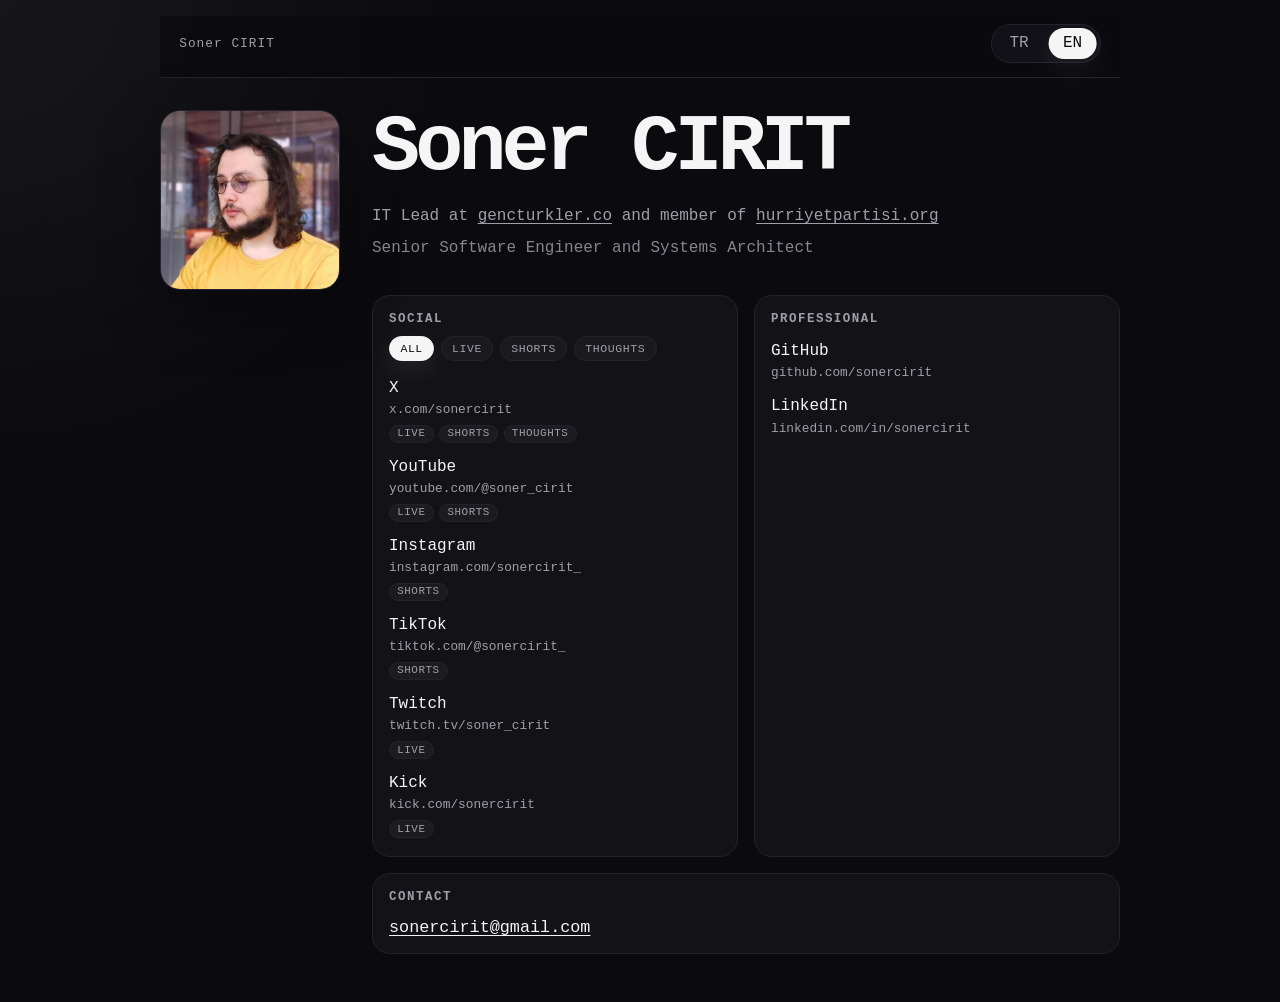
==== en.html @ a1104d20 "Add social accounts and tag filters" ====
<!doctype html>
<html lang="en" data-current-lang="en">
  <head>
    <meta charset="UTF-8" />
    <meta name="viewport" content="width=device-width, initial-scale=1.0" />
    <meta name="theme-color" content="#0b0b0f" />
    <title>Soner CIRIT</title>
    <meta
      name="description"
      content="IT Lead at gencturkler.co and member of hurriyetpartisi.org | Senior Software Engineer and Systems Architect"
    />
    <meta property="og:title" content="Soner CIRIT" />
    <meta
      property="og:description"
      content="IT Lead at gencturkler.co and member of hurriyetpartisi.org | Senior Software Engineer and Systems Architect"
    />
    <meta property="og:type" content="website" />
    <meta property="og:url" content="https://sonercir.it/en.html" />
    <meta property="og:image" content="https://sonercir.it/assets/profile.jpg" />
    <meta
      property="og:image:secure_url"
      content="https://sonercir.it/assets/profile.jpg"
    />
    <meta property="og:image:type" content="image/jpeg" />
    <meta property="og:image:width" content="400" />
    <meta property="og:image:height" content="400" />
    <meta property="og:image:alt" content="Soner CIRIT" />
    <meta name="twitter:card" content="summary" />
    <meta name="twitter:title" content="Soner CIRIT" />
    <meta
      name="twitter:description"
      content="IT Lead at gencturkler.co and member of hurriyetpartisi.org | Senior Software Engineer and Systems Architect"
    />
    <meta name="twitter:image" content="https://sonercir.it/assets/profile.jpg" />
    <meta name="twitter:image:alt" content="Soner CIRIT" />
    <link rel="stylesheet" href="styles.css" />
    <script src="site.js" defer></script>
  </head>
  <body>
    <div class="page">
      <header class="topbar">
        <div class="brand">Soner CIRIT</div>
        <nav class="lang-switch" aria-label="Language switcher">
          <a href="/" data-lang-link="tr">TR</a>
          <a href="en.html" data-lang-link="en" aria-current="page">EN</a>
        </nav>
      </header>

      <main class="hero">
        <div class="photo-wrap">
          <img src="assets/profile.jpg" alt="Soner CIRIT" class="photo" />
        </div>

        <div class="content">
          <h1 class="name">Soner CIRIT</h1>

          <p class="bio">
            <span data-i18n="bioPrefix">IT Lead at </span><a href="https://gencturkler.co" target="_blank" rel="noopener noreferrer">gencturkler.co</a><span data-i18n="bioMiddle"> and member of </span><a href="https://hurriyetpartisi.org" target="_blank" rel="noopener noreferrer">hurriyetpartisi.org</a><span data-i18n="bioSuffix"></span>
          </p>

          <p class="bio bio-subline">
            <span data-i18n="roleLine">Senior Software Engineer and Systems Architect</span>
          </p>

          <div class="sections">
            <section class="section social-section">
              <h2 data-i18n="social">SOCIAL</h2>
              <fieldset class="social-filter-form">
                <legend class="social-filter-legend" data-i18n="socialFiltersLabel">Social filters</legend>
                <input class="social-filter-input" type="radio" name="social-filter" id="social-filter-all" checked />
                <input class="social-filter-input" type="radio" name="social-filter" id="social-filter-live" />
                <input class="social-filter-input" type="radio" name="social-filter" id="social-filter-shorts" />
                <input class="social-filter-input" type="radio" name="social-filter" id="social-filter-thoughts" />
                <div class="social-filters">
                  <label for="social-filter-all" data-i18n="filterAll">All</label>
                  <label for="social-filter-live" data-i18n="tagLive">Live</label>
                  <label for="social-filter-shorts" data-i18n="tagShorts">Shorts</label>
                  <label for="social-filter-thoughts" data-i18n="tagThoughts">Thoughts</label>
                </div>
                <ul class="list social-list">
                <li data-social-item data-tags="live shorts thoughts">
                  <a href="https://x.com/sonercirit" target="_blank" rel="noopener noreferrer me">
                    <span>X</span>
                    <small>x.com/sonercirit</small>
                    <div class="tags">
                      <span data-i18n="tagLive" data-tag="live">Live</span>
                      <span data-i18n="tagShorts" data-tag="shorts">Shorts</span>
                      <span data-i18n="tagThoughts" data-tag="thoughts">Thoughts</span>
                    </div>
                  </a>
                </li>
                <li data-social-item data-tags="live shorts">
                  <a href="https://www.youtube.com/@soner_cirit" target="_blank" rel="noopener noreferrer me">
                    <span>YouTube</span>
                    <small>youtube.com/@soner_cirit</small>
                    <div class="tags">
                      <span data-i18n="tagLive" data-tag="live">Live</span>
                      <span data-i18n="tagShorts" data-tag="shorts">Shorts</span>
                    </div>
                  </a>
                </li>
                <li data-social-item data-tags="shorts">
                  <a href="https://www.instagram.com/sonercirit_" target="_blank" rel="noopener noreferrer me">
                    <span>Instagram</span>
                    <small>instagram.com/sonercirit_</small>
                    <div class="tags">
                      <span data-i18n="tagShorts" data-tag="shorts">Shorts</span>
                    </div>
                  </a>
                </li>
                <li data-social-item data-tags="shorts">
                  <a href="https://www.tiktok.com/@sonercirit_" target="_blank" rel="noopener noreferrer me">
                    <span>TikTok</span>
                    <small>tiktok.com/@sonercirit_</small>
                    <div class="tags">
                      <span data-i18n="tagShorts" data-tag="shorts">Shorts</span>
                    </div>
                  </a>
                </li>
                <li data-social-item data-tags="live">
                  <a href="https://www.twitch.tv/soner_cirit" target="_blank" rel="noopener noreferrer me">
                    <span>Twitch</span>
                    <small>twitch.tv/soner_cirit</small>
                    <div class="tags">
                      <span data-i18n="tagLive" data-tag="live">Live</span>
                    </div>
                  </a>
                </li>
                <li data-social-item data-tags="live">
                  <a href="https://kick.com/sonercirit" target="_blank" rel="noopener noreferrer me">
                    <span>Kick</span>
                    <small>kick.com/sonercirit</small>
                    <div class="tags">
                      <span data-i18n="tagLive" data-tag="live">Live</span>
                    </div>
                  </a>
                </li>
                </ul>
              </fieldset>
            </section>

            <section class="section">
              <h2 data-i18n="professional">PROFESSIONAL</h2>
              <ul class="list">
                <li>
                  <a href="https://github.com/sonercirit" target="_blank" rel="noopener noreferrer me">
                    <span>GitHub</span>
                    <small>github.com/sonercirit</small>
                  </a>
                </li>
                <li>
                  <a href="https://www.linkedin.com/in/sonercirit" target="_blank" rel="noopener noreferrer me">
                    <span>LinkedIn</span>
                    <small>linkedin.com/in/sonercirit</small>
                  </a>
                </li>
              </ul>
            </section>

            <section class="section full">
              <h2 data-i18n="contact">CONTACT</h2>
              <a class="contact-link" href="mailto:sonercirit@gmail.com">sonercirit@gmail.com</a>
            </section>
          </div>
        </div>
      </main>
    </div>
  </body>
</html>
---- styles.css ----
:root {
  color-scheme: dark;
  --bg: #0b0b0f;
  --panel: #111117;
  --panel-soft: rgba(255, 255, 255, 0.03);
  --line: #23232b;
  --text: #f5f5f5;
  --muted: #9f9fa9;
  --shadow: rgba(0, 0, 0, 0.35);
}

* {
  box-sizing: border-box;
}

html {
  background: var(--bg);
}

body {
  margin: 0;
  min-height: 100vh;
  background:
    radial-gradient(circle at top left, rgba(255, 255, 255, 0.05), transparent 28%),
    var(--bg);
  color: var(--text);
  font-family:
    ui-monospace,
    SFMono-Regular,
    Menlo,
    Monaco,
    Consolas,
    'Liberation Mono',
    'Courier New',
    monospace;
}

button,
a {
  color: inherit;
  font: inherit;
}

a {
  text-decoration-thickness: 1px;
  text-underline-offset: 0.18em;
}

.page {
  width: min(100% - 2rem, 960px);
  margin: 0 auto;
  padding: 1rem 0 3rem;
}

.topbar {
  position: sticky;
  top: 0.75rem;
  z-index: 30;
  display: flex;
  align-items: center;
  justify-content: space-between;
  gap: 1rem;
  padding: 0.5rem 0 0.9rem;
  border-bottom: 1px solid var(--line);
  background: rgba(11, 11, 15, 0.78);
  backdrop-filter: blur(14px);
  -webkit-backdrop-filter: blur(14px);
}

.brand {
  display: inline-flex;
  align-items: center;
  padding-left: 1.2rem;
  color: var(--muted);
  font-size: 0.8rem;
  line-height: 1;
  letter-spacing: 0.08em;
  transform: translateY(0.04em);
}

.lang-switch {
  position: relative;
  isolation: isolate;
  display: inline-flex;
  align-items: center;
  gap: 0.35rem;
  margin-right: 1.2rem;
  padding: 0.2rem;
  border: 1px solid var(--line);
  border-radius: 999px;
  background: var(--panel);
}

.lang-switch::before {
  content: '';
  position: absolute;
  top: 0.2rem;
  left: 0.2rem;
  width: 3rem;
  height: calc(100% - 0.4rem);
  border-radius: 999px;
  background: var(--text);
  box-shadow: 0 10px 30px rgba(255, 255, 255, 0.08);
  transform: translateX(0);
  transition:
    transform 320ms cubic-bezier(0.2, 0.9, 0.2, 1),
    box-shadow 220ms ease;
  z-index: 0;
}

html[data-current-lang='en'] .lang-switch::before {
  transform: translateX(3.35rem);
}

body.is-switching .lang-switch::before {
  box-shadow: 0 14px 36px rgba(255, 255, 255, 0.12);
}

.lang-switch a {
  position: relative;
  z-index: 1;
  display: inline-flex;
  align-items: center;
  justify-content: center;
  width: 3rem;
  border-radius: 999px;
  padding: 0.45rem 0;
  color: var(--muted);
  line-height: 1;
  text-align: center;
  text-decoration: none;
  transition: color 120ms ease;
}

.lang-switch a:hover {
  color: var(--text);
}

.lang-switch a[aria-current='page'] {
  color: var(--bg);
}

.lang-switch a:focus-visible {
  outline: 1px solid rgba(255, 255, 255, 0.35);
  outline-offset: 2px;
}

.hero {
  display: grid;
  grid-template-columns: 180px minmax(0, 1fr);
  gap: 2rem;
  align-items: start;
  padding-top: 2rem;
}

.photo-wrap {
  width: 100%;
}

.photo {
  display: block;
  width: 100%;
  aspect-ratio: 1 / 1;
  object-fit: cover;
  border-radius: 20px;
  border: 1px solid var(--line);
  box-shadow: 0 20px 60px var(--shadow);
}

.content {
  min-width: 0;
}

.name {
  margin: 0;
  font-size: clamp(2.25rem, 8vw, 5rem);
  line-height: 0.95;
  letter-spacing: -0.06em;
}

.bio {
  margin: 1rem 0 0;
  max-width: 62ch;
  color: var(--muted);
  line-height: 1.8;
}

.bio [data-i18n] {
  white-space: pre-wrap;
}

.bio-subline {
  margin-top: 0.2rem;
  color: #85858f;
}

@media (min-width: 780px) {
  .bio {
    max-width: none;
    white-space: nowrap;
  }

  .bio [data-i18n] {
    white-space: pre;
  }
}

[data-i18n] {
  transition:
    opacity 160ms ease,
    filter 160ms ease,
    text-shadow 160ms ease;
}

[data-i18n].scrambling {
  opacity: 0.88;
  filter: brightness(1.08);
  text-shadow: 0 0 0.6em rgba(255, 255, 255, 0.08);
}

.sections {
  display: grid;
  grid-template-columns: repeat(2, minmax(0, 1fr));
  gap: 1rem;
  margin-top: 2rem;
}

.section {
  padding: 1rem;
  border: 1px solid var(--line);
  border-radius: 18px;
  background: var(--panel-soft);
}

.section.full {
  grid-column: 1 / -1;
}

.section h2 {
  margin: 0 0 0.9rem;
  color: var(--muted);
  font-size: 0.78rem;
  letter-spacing: 0.12em;
}

.social-filter-form {
  min-inline-size: 0;
  margin: 0;
  padding: 0;
  border: 0;
}

.social-filter-legend {
  position: absolute;
  width: 1px;
  height: 1px;
  margin: -1px;
  overflow: hidden;
  clip: rect(0, 0, 0, 0);
  clip-path: inset(50%);
  white-space: nowrap;
}

.social-filter-input {
  position: absolute;
  width: 1px;
  height: 1px;
  margin: -1px;
  overflow: hidden;
  clip: rect(0, 0, 0, 0);
  clip-path: inset(50%);
  white-space: nowrap;
}

.social-filters {
  display: flex;
  flex-wrap: wrap;
  gap: 0.4rem;
  margin: -0.25rem 0 1rem;
}

.social-filters label {
  position: relative;
  overflow: hidden;
  border: 1px solid var(--line);
  border-radius: 999px;
  padding: 0.35rem 0.65rem;
  background: rgba(255, 255, 255, 0.03);
  color: var(--muted);
  cursor: pointer;
  font-size: 0.72rem;
  line-height: 1;
  letter-spacing: 0.05em;
  text-transform: uppercase;
  transform: translateY(0);
  transition:
    border-color 160ms ease,
    background 160ms ease,
    box-shadow 180ms ease,
    color 160ms ease,
    transform 180ms ease;
}

.social-filters label:hover,
#social-filter-all:focus-visible ~ .social-filters label[for='social-filter-all'],
#social-filter-live:focus-visible ~ .social-filters label[for='social-filter-live'],
#social-filter-shorts:focus-visible ~ .social-filters label[for='social-filter-shorts'],
#social-filter-thoughts:focus-visible ~ .social-filters label[for='social-filter-thoughts'] {
  border-color: rgba(255, 255, 255, 0.34);
  color: var(--text);
  transform: translateY(-1px);
}

#social-filter-all:checked ~ .social-filters label[for='social-filter-all'],
#social-filter-live:checked ~ .social-filters label[for='social-filter-live'],
#social-filter-shorts:checked ~ .social-filters label[for='social-filter-shorts'],
#social-filter-thoughts:checked ~ .social-filters label[for='social-filter-thoughts'] {
  border-color: var(--text);
  background: var(--text);
  box-shadow: 0 10px 24px rgba(255, 255, 255, 0.08);
  color: var(--bg);
}

#social-filter-all:focus-visible ~ .social-filters label[for='social-filter-all'],
#social-filter-live:focus-visible ~ .social-filters label[for='social-filter-live'],
#social-filter-shorts:focus-visible ~ .social-filters label[for='social-filter-shorts'],
#social-filter-thoughts:focus-visible ~ .social-filters label[for='social-filter-thoughts'] {
  outline: 1px solid rgba(255, 255, 255, 0.35);
  outline-offset: 2px;
}

.list.social-list {
  gap: 0;
  margin-bottom: -0.75rem;
}

.social-list [data-social-item] {
  max-height: 10rem;
  margin-bottom: 0.75rem;
  overflow: hidden;
  opacity: 1;
  transform: translateY(0) scale(1);
  transform-origin: top;
  visibility: visible;
  transition:
    max-height 320ms cubic-bezier(0.2, 0.9, 0.2, 1),
    margin-bottom 320ms cubic-bezier(0.2, 0.9, 0.2, 1),
    opacity 180ms ease,
    transform 260ms cubic-bezier(0.2, 0.9, 0.2, 1),
    visibility 0s linear 0s;
}

#social-filter-live:checked ~ .social-list [data-social-item]:not([data-tags~='live']),
#social-filter-shorts:checked ~ .social-list [data-social-item]:not([data-tags~='shorts']),
#social-filter-thoughts:checked ~ .social-list [data-social-item]:not([data-tags~='thoughts']) {
  max-height: 0;
  margin-bottom: 0;
  opacity: 0;
  pointer-events: none;
  transform: translateY(-0.35rem) scale(0.98);
  visibility: hidden;
  transition:
    max-height 260ms cubic-bezier(0.7, 0, 0.3, 1),
    margin-bottom 260ms cubic-bezier(0.7, 0, 0.3, 1),
    opacity 140ms ease,
    transform 180ms ease,
    visibility 0s linear 260ms;
}

.list {
  list-style: none;
  margin: 0;
  padding: 0;
  display: grid;
  gap: 0.75rem;
}

.list a {
  display: flex;
  flex-direction: column;
  gap: 0.2rem;
  padding: 0.1rem 0;
  text-decoration: none;
}

.list a:hover > span {
  text-decoration: underline;
  text-underline-offset: 0.18em;
}

.list small {
  color: var(--muted);
  font-size: 0.8rem;
  line-height: 1.5;
}

.tags {
  display: flex;
  flex-wrap: wrap;
  gap: 0.35rem;
  margin-top: 0.15rem;
}

.tags span {
  display: inline-flex;
  align-items: center;
  border: 1px solid var(--line);
  border-radius: 999px;
  padding: 0.16rem 0.45rem;
  background: rgba(255, 255, 255, 0.04);
  color: var(--muted);
  font-size: 0.68rem;
  line-height: 1;
  letter-spacing: 0.05em;
  text-transform: uppercase;
  transform: translateY(0);
  transition:
    border-color 160ms ease,
    background 160ms ease,
    color 160ms ease,
    transform 180ms ease;
}

#social-filter-live:checked ~ .social-list [data-tag='live'],
#social-filter-shorts:checked ~ .social-list [data-tag='shorts'],
#social-filter-thoughts:checked ~ .social-list [data-tag='thoughts'] {
  border-color: rgba(255, 255, 255, 0.38);
  background: rgba(255, 255, 255, 0.09);
  color: var(--text);
  transform: translateY(-1px);
}

.contact-link {
  font-size: 1.05rem;
}

@media (prefers-reduced-motion: reduce) {
  .lang-switch::before,
  .social-filters label,
  .social-list [data-social-item],
  .tags span,
  [data-i18n] {
    transition: none;
  }
}

@media (max-width: 720px) {
  .topbar {
    top: 0.5rem;
    align-items: center;
    gap: 0.75rem;
    padding: 0.3rem 0 0.55rem;
  }

  .brand {
    padding-left: 1rem;
  }

  .lang-switch {
    margin-right: 1rem;
  }

  .hero {
    grid-template-columns: 1fr;
    gap: 1.5rem;
  }

  .photo-wrap {
    max-width: 144px;
  }

  .sections {
    grid-template-columns: 1fr;
  }

  .section.full {
    grid-column: auto;
  }
}
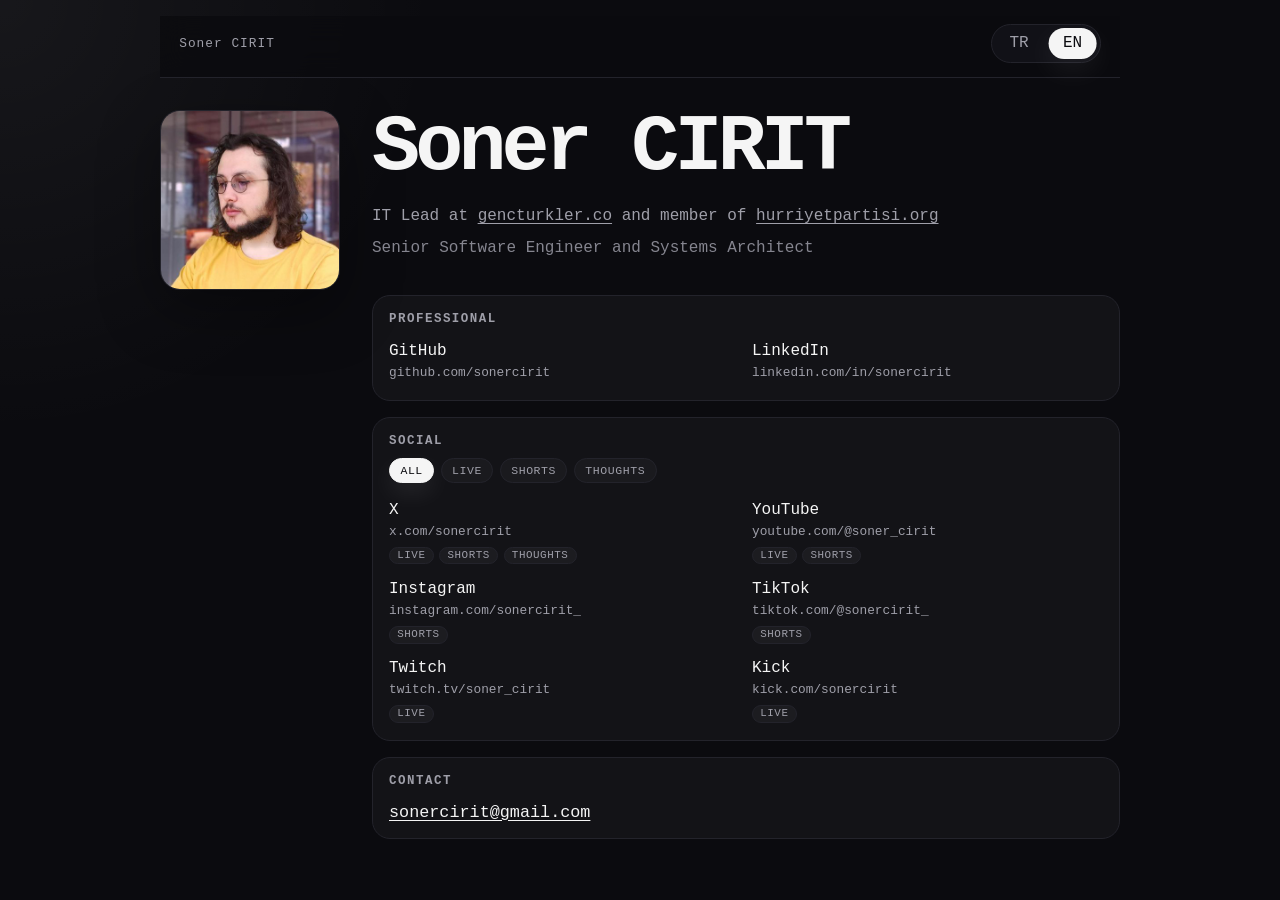
==== commit debe6ee9: "Update profile layout" ====
--- a/en.html
+++ b/en.html
@@ -63,6 +63,24 @@
           </p>
 
           <div class="sections">
+            <section class="section">
+              <h2 data-i18n="professional">PROFESSIONAL</h2>
+              <ul class="list">
+                <li>
+                  <a href="https://github.com/sonercirit" target="_blank" rel="noopener noreferrer me">
+                    <span>GitHub</span>
+                    <small>github.com/sonercirit</small>
+                  </a>
+                </li>
+                <li>
+                  <a href="https://www.linkedin.com/in/sonercirit" target="_blank" rel="noopener noreferrer me">
+                    <span>LinkedIn</span>
+                    <small>linkedin.com/in/sonercirit</small>
+                  </a>
+                </li>
+              </ul>
+            </section>
+
             <section class="section social-section">
               <h2 data-i18n="social">SOCIAL</h2>
               <fieldset class="social-filter-form">
@@ -139,24 +157,6 @@
               </fieldset>
             </section>
 
-            <section class="section">
-              <h2 data-i18n="professional">PROFESSIONAL</h2>
-              <ul class="list">
-                <li>
-                  <a href="https://github.com/sonercirit" target="_blank" rel="noopener noreferrer me">
-                    <span>GitHub</span>
-                    <small>github.com/sonercirit</small>
-                  </a>
-                </li>
-                <li>
-                  <a href="https://www.linkedin.com/in/sonercirit" target="_blank" rel="noopener noreferrer me">
-                    <span>LinkedIn</span>
-                    <small>linkedin.com/in/sonercirit</small>
-                  </a>
-                </li>
-              </ul>
-            </section>
-
             <section class="section full">
               <h2 data-i18n="contact">CONTACT</h2>
               <a class="contact-link" href="mailto:sonercirit@gmail.com">sonercirit@gmail.com</a>
--- a/styles.css
+++ b/styles.css
@@ -220,7 +220,7 @@
 
 .sections {
   display: grid;
-  grid-template-columns: repeat(2, minmax(0, 1fr));
+  grid-template-columns: 1fr;
   gap: 1rem;
   margin-top: 2rem;
 }
@@ -330,7 +330,8 @@
 }
 
 .list.social-list {
-  gap: 0;
+  column-gap: 0.75rem;
+  row-gap: 0;
   margin-bottom: -0.75rem;
 }
 
@@ -372,7 +373,12 @@
   margin: 0;
   padding: 0;
   display: grid;
+  grid-template-columns: repeat(2, minmax(0, 1fr));
   gap: 0.75rem;
+}
+
+.list li {
+  min-width: 0;
 }
 
 .list a {
@@ -392,6 +398,7 @@
   color: var(--muted);
   font-size: 0.8rem;
   line-height: 1.5;
+  overflow-wrap: anywhere;
 }
 
 .tags {
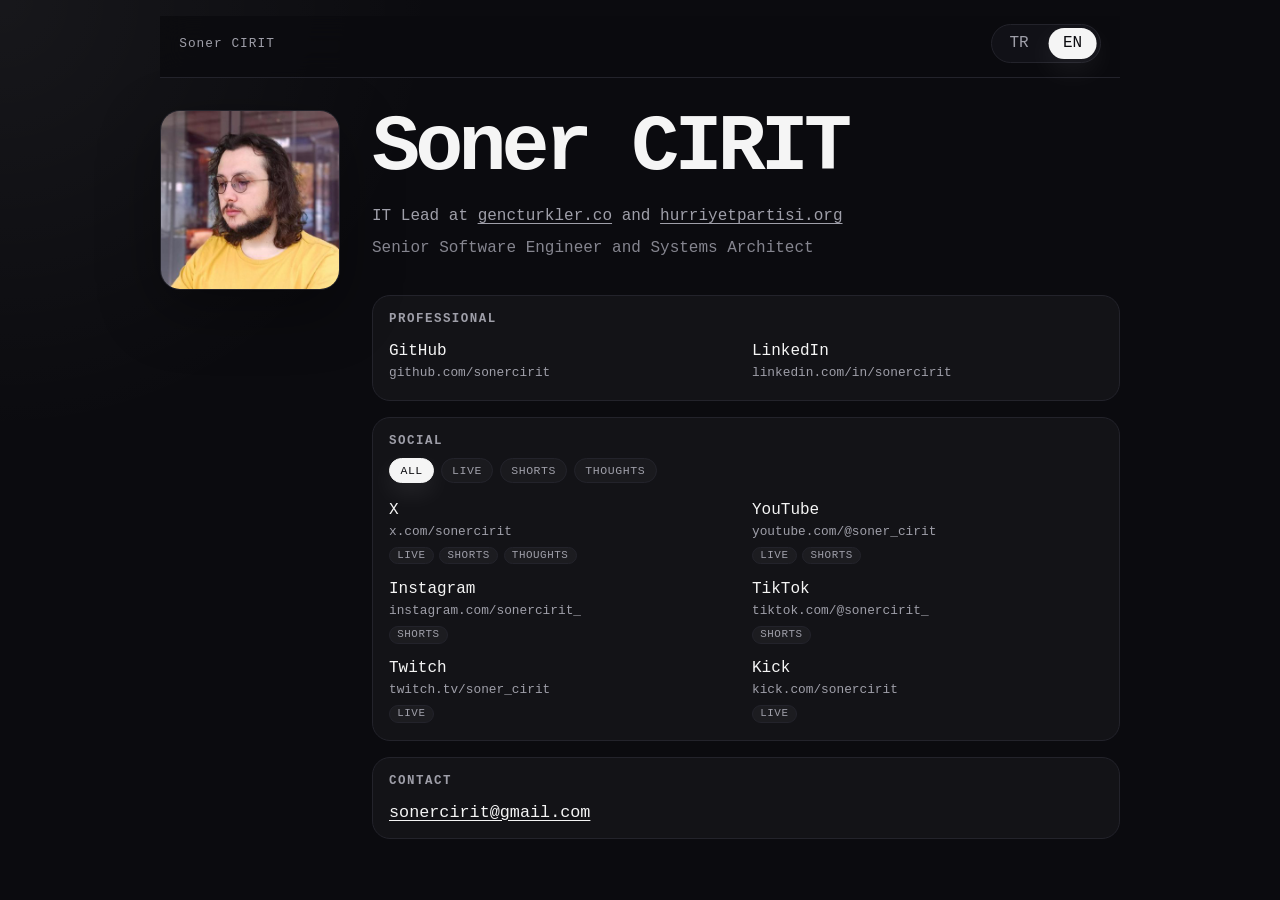
==== commit ec0670f7: "Update leadership roles" ====
--- a/en.html
+++ b/en.html
@@ -7,12 +7,12 @@
     <title>Soner CIRIT</title>
     <meta
       name="description"
-      content="IT Lead at gencturkler.co and member of hurriyetpartisi.org | Senior Software Engineer and Systems Architect"
+      content="IT Lead at gencturkler.co and hurriyetpartisi.org | Senior Software Engineer and Systems Architect"
     />
     <meta property="og:title" content="Soner CIRIT" />
     <meta
       property="og:description"
-      content="IT Lead at gencturkler.co and member of hurriyetpartisi.org | Senior Software Engineer and Systems Architect"
+      content="IT Lead at gencturkler.co and hurriyetpartisi.org | Senior Software Engineer and Systems Architect"
     />
     <meta property="og:type" content="website" />
     <meta property="og:url" content="https://sonercir.it/en.html" />
@@ -29,7 +29,7 @@
     <meta name="twitter:title" content="Soner CIRIT" />
     <meta
       name="twitter:description"
-      content="IT Lead at gencturkler.co and member of hurriyetpartisi.org | Senior Software Engineer and Systems Architect"
+      content="IT Lead at gencturkler.co and hurriyetpartisi.org | Senior Software Engineer and Systems Architect"
     />
     <meta name="twitter:image" content="https://sonercir.it/assets/profile.jpg" />
     <meta name="twitter:image:alt" content="Soner CIRIT" />
@@ -55,7 +55,7 @@
           <h1 class="name">Soner CIRIT</h1>
 
           <p class="bio">
-            <span data-i18n="bioPrefix">IT Lead at </span><a href="https://gencturkler.co" target="_blank" rel="noopener noreferrer">gencturkler.co</a><span data-i18n="bioMiddle"> and member of </span><a href="https://hurriyetpartisi.org" target="_blank" rel="noopener noreferrer">hurriyetpartisi.org</a><span data-i18n="bioSuffix"></span>
+            <span data-i18n="bioPrefix">IT Lead at </span><a href="https://gencturkler.co" target="_blank" rel="noopener noreferrer">gencturkler.co</a><span data-i18n="bioMiddle"> and </span><a href="https://hurriyetpartisi.org" target="_blank" rel="noopener noreferrer">hurriyetpartisi.org</a><span data-i18n="bioSuffix"></span>
           </p>
 
           <p class="bio bio-subline">
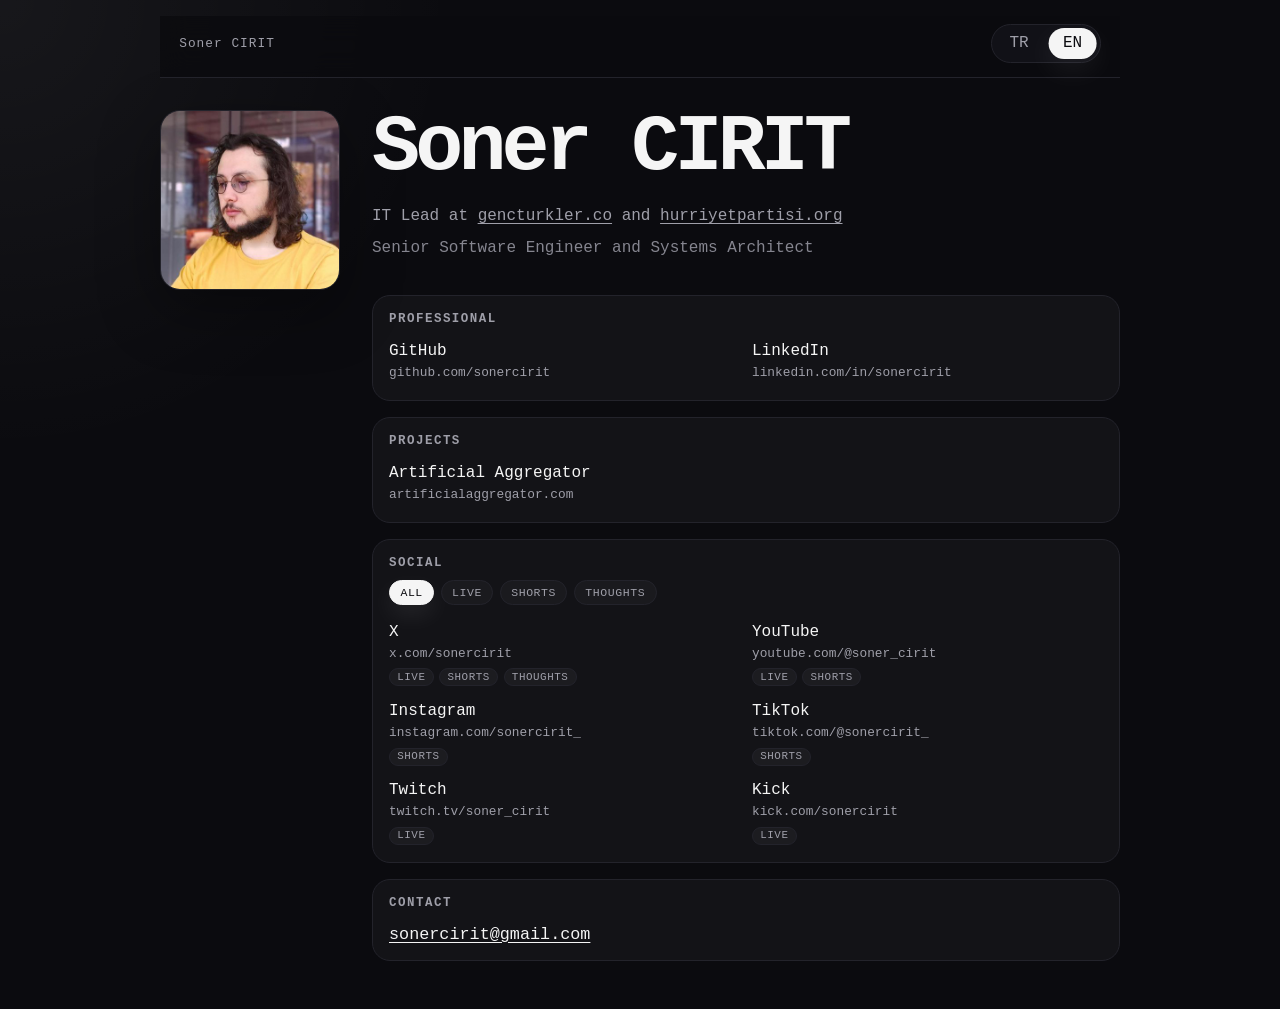
==== commit a96978f0: "Add projects section" ====
--- a/en.html
+++ b/en.html
@@ -76,6 +76,18 @@
                   <a href="https://www.linkedin.com/in/sonercirit" target="_blank" rel="noopener noreferrer me">
                     <span>LinkedIn</span>
                     <small>linkedin.com/in/sonercirit</small>
+                  </a>
+                </li>
+              </ul>
+            </section>
+
+            <section class="section">
+              <h2 data-i18n="projects">PROJECTS</h2>
+              <ul class="list">
+                <li>
+                  <a href="https://artificialaggregator.com/" target="_blank" rel="noopener noreferrer">
+                    <span>Artificial Aggregator</span>
+                    <small>artificialaggregator.com</small>
                   </a>
                 </li>
               </ul>
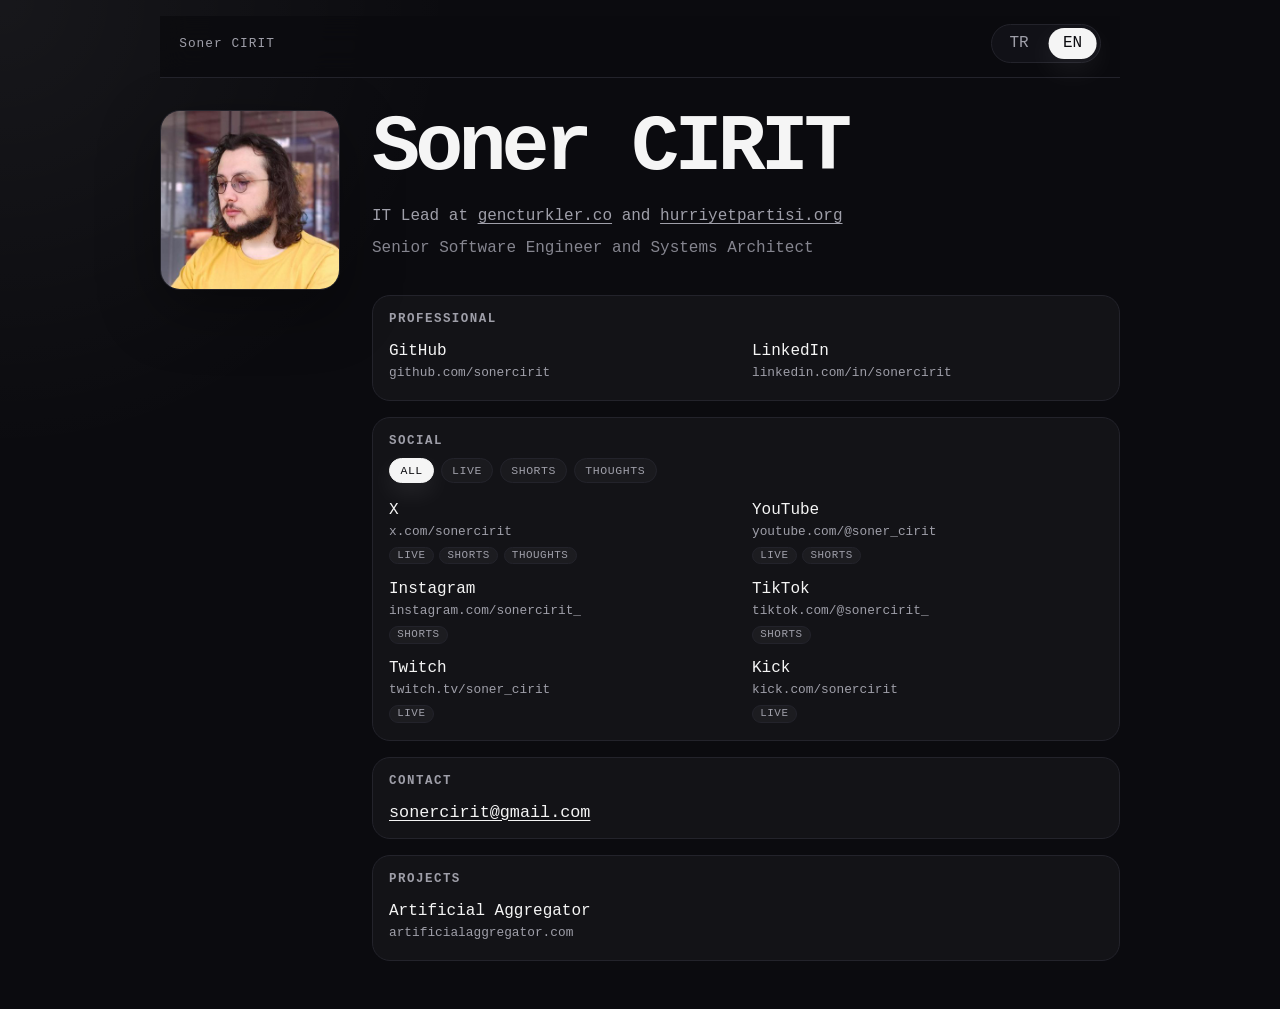
==== commit 507b7b75: "Move projects section to bottom" ====
--- a/en.html
+++ b/en.html
@@ -76,18 +76,6 @@
                   <a href="https://www.linkedin.com/in/sonercirit" target="_blank" rel="noopener noreferrer me">
                     <span>LinkedIn</span>
                     <small>linkedin.com/in/sonercirit</small>
-                  </a>
-                </li>
-              </ul>
-            </section>
-
-            <section class="section">
-              <h2 data-i18n="projects">PROJECTS</h2>
-              <ul class="list">
-                <li>
-                  <a href="https://artificialaggregator.com/" target="_blank" rel="noopener noreferrer">
-                    <span>Artificial Aggregator</span>
-                    <small>artificialaggregator.com</small>
                   </a>
                 </li>
               </ul>
@@ -173,6 +161,18 @@
               <h2 data-i18n="contact">CONTACT</h2>
               <a class="contact-link" href="mailto:sonercirit@gmail.com">sonercirit@gmail.com</a>
             </section>
+
+            <section class="section">
+              <h2 data-i18n="projects">PROJECTS</h2>
+              <ul class="list">
+                <li>
+                  <a href="https://artificialaggregator.com/" target="_blank" rel="noopener noreferrer">
+                    <span>Artificial Aggregator</span>
+                    <small>artificialaggregator.com</small>
+                  </a>
+                </li>
+              </ul>
+            </section>
           </div>
         </div>
       </main>
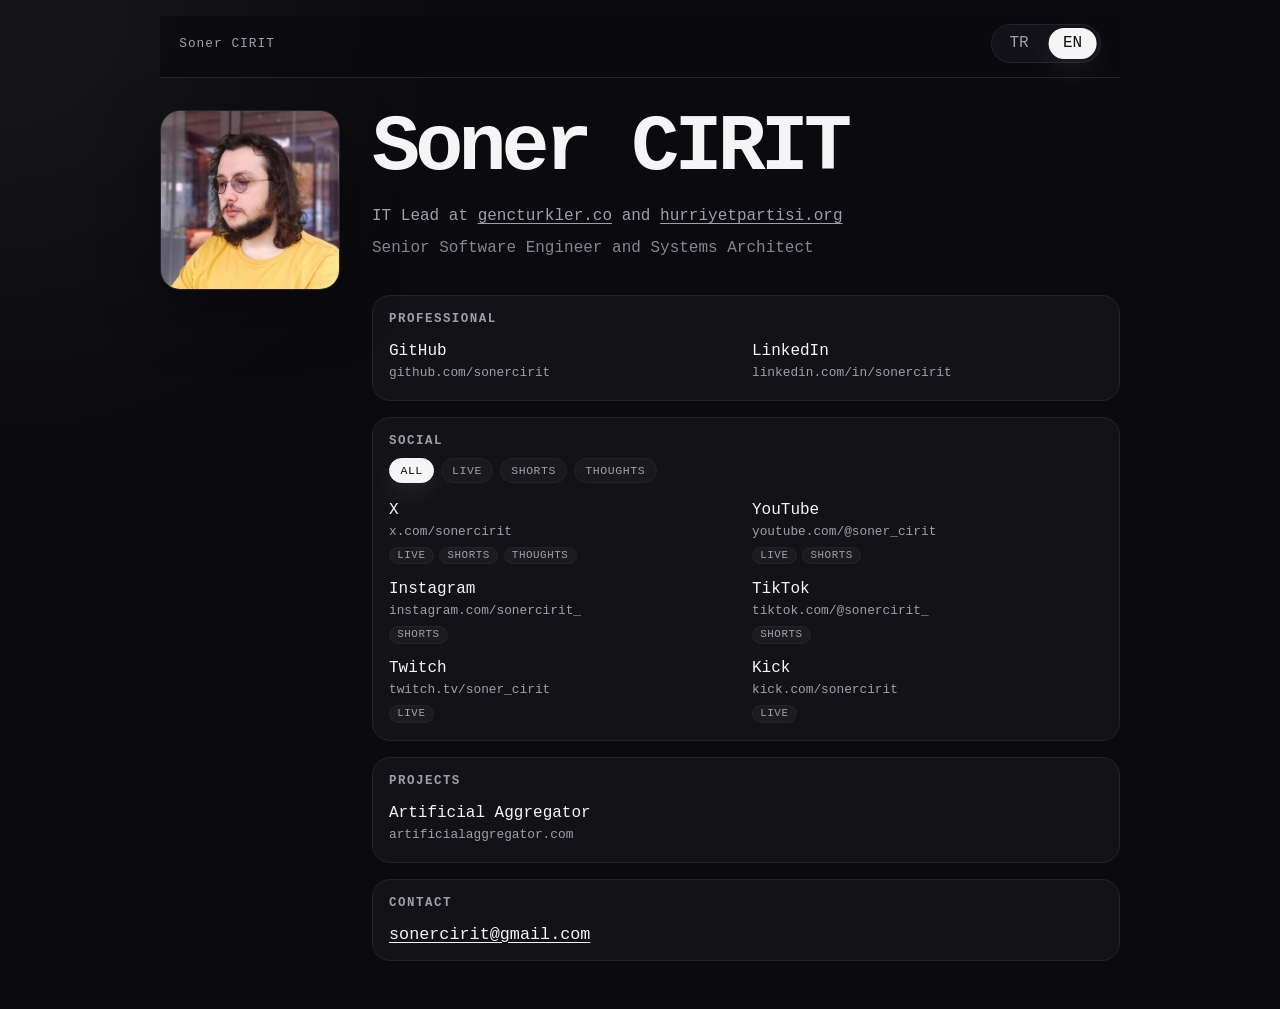
==== commit a80b07a0: "Place projects above contact" ====
--- a/en.html
+++ b/en.html
@@ -157,11 +157,6 @@
               </fieldset>
             </section>
 
-            <section class="section full">
-              <h2 data-i18n="contact">CONTACT</h2>
-              <a class="contact-link" href="mailto:sonercirit@gmail.com">sonercirit@gmail.com</a>
-            </section>
-
             <section class="section">
               <h2 data-i18n="projects">PROJECTS</h2>
               <ul class="list">
@@ -173,6 +168,11 @@
                 </li>
               </ul>
             </section>
+
+            <section class="section full">
+              <h2 data-i18n="contact">CONTACT</h2>
+              <a class="contact-link" href="mailto:sonercirit@gmail.com">sonercirit@gmail.com</a>
+            </section>
           </div>
         </div>
       </main>
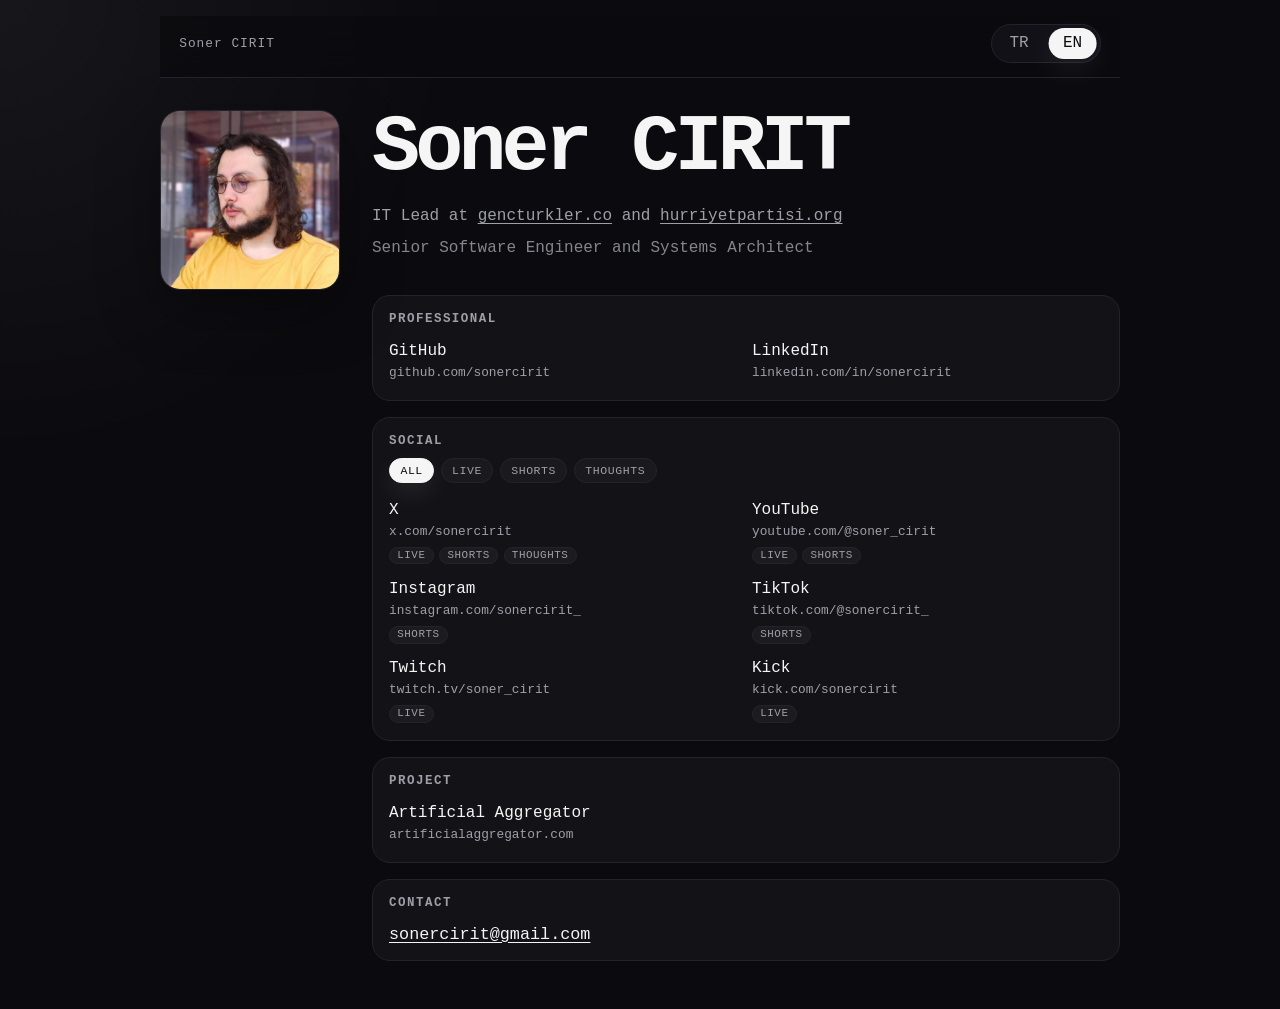
==== commit b2f3e414: "Rename projects section to project" ====
--- a/en.html
+++ b/en.html
@@ -158,7 +158,7 @@
             </section>
 
             <section class="section">
-              <h2 data-i18n="projects">PROJECTS</h2>
+              <h2 data-i18n="project">PROJECT</h2>
               <ul class="list">
                 <li>
                   <a href="https://artificialaggregator.com/" target="_blank" rel="noopener noreferrer">
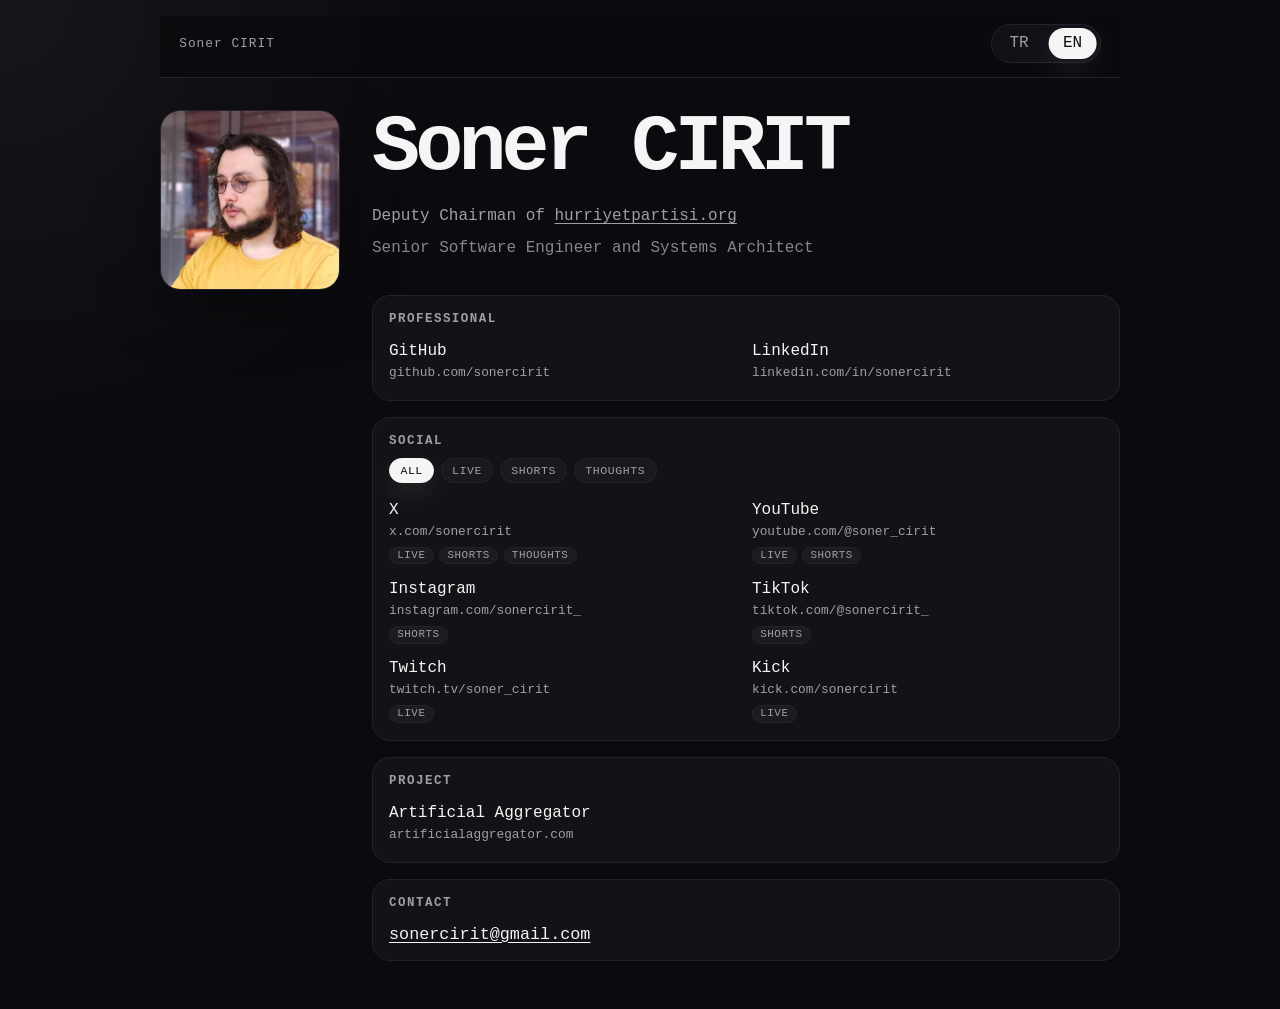
==== commit d340f1e9: "Update bio to Hürriyet Partisi Genel Başkan Yardımcısı - Drop gencturkler.co link and bioMiddle copy" ====
--- a/en.html
+++ b/en.html
@@ -7,12 +7,12 @@
     <title>Soner CIRIT</title>
     <meta
       name="description"
-      content="IT Lead at gencturkler.co and hurriyetpartisi.org | Senior Software Engineer and Systems Architect"
+      content="Deputy Chairman of hurriyetpartisi.org | Senior Software Engineer and Systems Architect"
     />
     <meta property="og:title" content="Soner CIRIT" />
     <meta
       property="og:description"
-      content="IT Lead at gencturkler.co and hurriyetpartisi.org | Senior Software Engineer and Systems Architect"
+      content="Deputy Chairman of hurriyetpartisi.org | Senior Software Engineer and Systems Architect"
     />
     <meta property="og:type" content="website" />
     <meta property="og:url" content="https://sonercir.it/en.html" />
@@ -29,7 +29,7 @@
     <meta name="twitter:title" content="Soner CIRIT" />
     <meta
       name="twitter:description"
-      content="IT Lead at gencturkler.co and hurriyetpartisi.org | Senior Software Engineer and Systems Architect"
+      content="Deputy Chairman of hurriyetpartisi.org | Senior Software Engineer and Systems Architect"
     />
     <meta name="twitter:image" content="https://sonercir.it/assets/profile.jpg" />
     <meta name="twitter:image:alt" content="Soner CIRIT" />
@@ -55,7 +55,7 @@
           <h1 class="name">Soner CIRIT</h1>
 
           <p class="bio">
-            <span data-i18n="bioPrefix">IT Lead at </span><a href="https://gencturkler.co" target="_blank" rel="noopener noreferrer">gencturkler.co</a><span data-i18n="bioMiddle"> and </span><a href="https://hurriyetpartisi.org" target="_blank" rel="noopener noreferrer">hurriyetpartisi.org</a><span data-i18n="bioSuffix"></span>
+            <span data-i18n="bioPrefix">Deputy Chairman of </span><a href="https://hurriyetpartisi.org" target="_blank" rel="noopener noreferrer">hurriyetpartisi.org</a><span data-i18n="bioSuffix"></span>
           </p>
 
           <p class="bio bio-subline">
